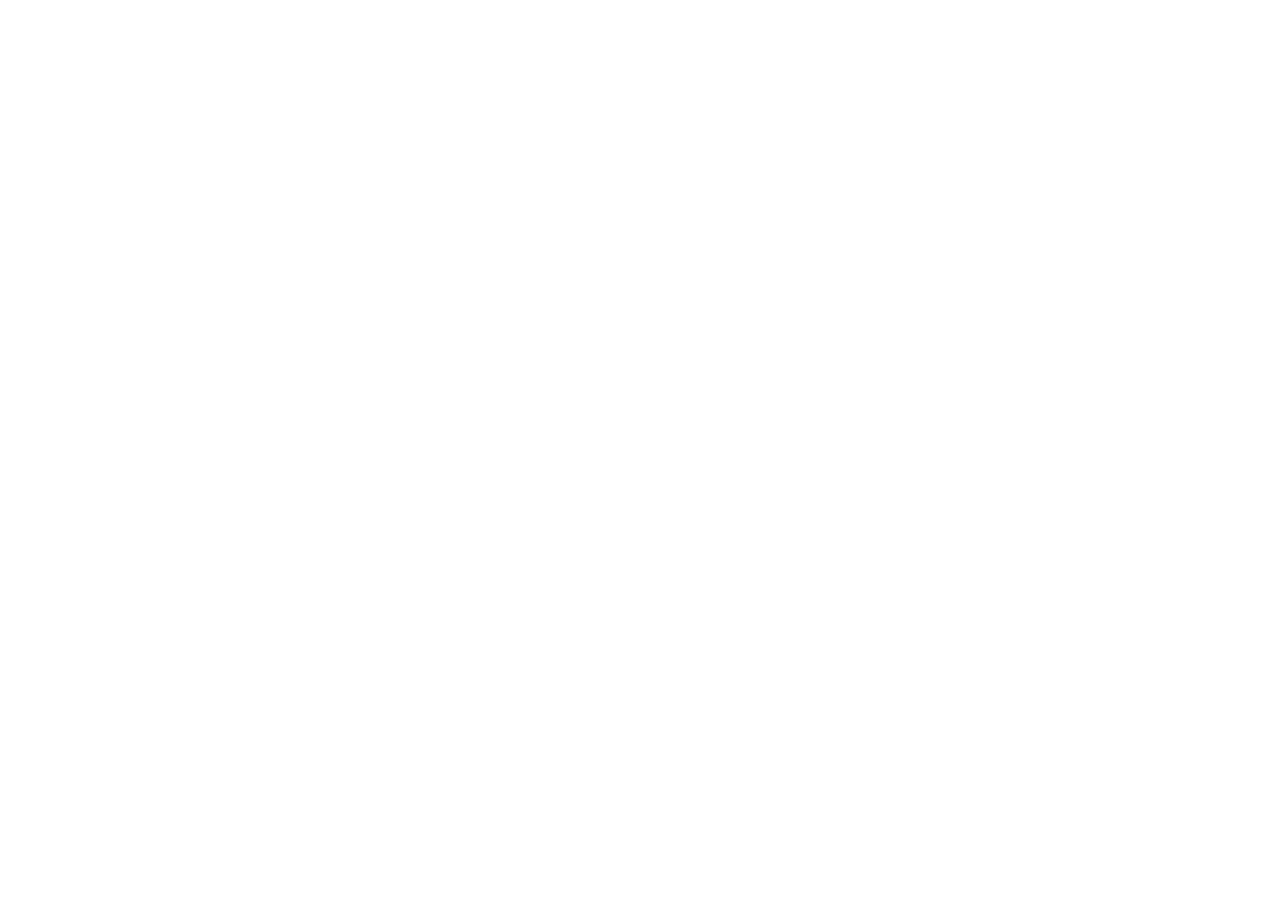
==== 01-JavaScript Drumkit/index.html @ 72e1b56d "first commit" ====
<!DOCTYPE html>
<html lang="en">
  <head>
    <meta charset="UTF-8" />
    <meta name="viewport" content="width=device-width, initial-scale=1.0" />
    <title>EDDWORDDS DRUMKIT</title>
  </head>
  <body></body>
</html>
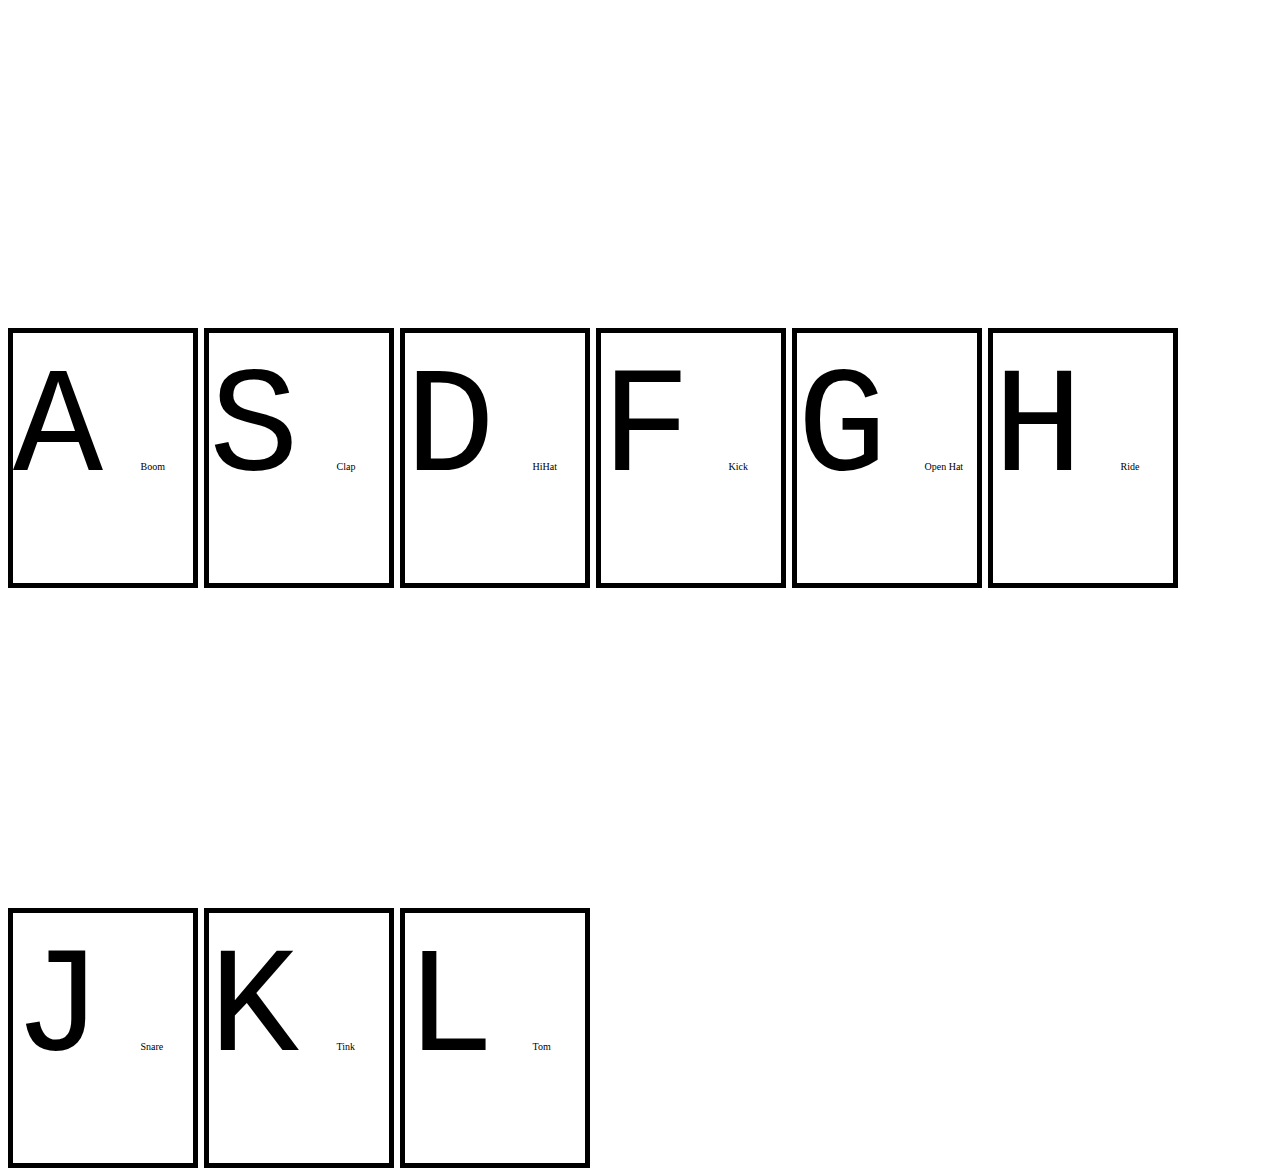
==== commit 0ca40e7f: "add styling, add sounds" ====
--- a/01-JavaScript Drumkit/index.html
+++ b/01-JavaScript Drumkit/index.html
@@ -3,7 +3,57 @@
   <head>
     <meta charset="UTF-8" />
     <meta name="viewport" content="width=device-width, initial-scale=1.0" />
+    <link rel="stylesheet" href="style.css" />
     <title>EDDWORDDS DRUMKIT</title>
   </head>
-  <body></body>
+  <body>
+    <div class="keys">
+      <div class="key" data-key="65">
+        <kbd>A</kbd>
+        <span class="sound">Boom</span>
+      </div>
+      <div class="key" data-key="83">
+        <kbd>S</kbd>
+        <span class="sound">Clap</span>
+      </div>
+      <div class="key" data-key="68">
+        <kbd>D</kbd>
+        <span class="sound">HiHat</span>
+      </div>
+      <div class="key" data-key="70">
+        <kbd>F</kbd>
+        <span class="sound">Kick</span>
+      </div>
+      <div class="key" data-key="71">
+        <kbd>G</kbd>
+        <span class="sound">Open Hat</span>
+      </div>
+      <div class="key" data-key="72">
+        <kbd>H</kbd>
+        <span class="sound">Ride</span>
+      </div>
+      <div class="key" data-key="74">
+        <kbd>J</kbd>
+        <span class="sound">Snare</span>
+      </div>
+      <div class="key" data-key="75">
+        <kbd>K</kbd>
+        <span class="sound">Tink</span>
+      </div>
+      <div class="key" data-key="76">
+        <kbd>L</kbd>
+        <span class="sound">Tom</span>
+      </div>
+    </div>
+    <!-- sounds to each key connected by the data-key attribute -->
+    <audio data-key="65" src="./sounds/boom.wav"></audio>
+    <audio data-key="83" src="./sounds/clap.wav"></audio>
+    <audio data-key="68" src="./sounds/hihat.wav"></audio>
+    <audio data-key="70" src="./sounds/kick.wav"></audio>
+    <audio data-key="71" src="./sounds/openhat.wav"></audio>
+    <audio data-key="72" src="./sounds/ride.wav"></audio>
+    <audio data-key="74" src="./sounds/snare.wav"></audio>
+    <audio data-key="75" src="./sounds/tink.wav"></audio>
+    <audio data-key="76" src="./sounds/tom.wav"></audio>
+  </body>
 </html>
--- a/01-JavaScript Drumkit/style.css
+++ b/01-JavaScript Drumkit/style.css
@@ -0,0 +1,15 @@
+.keys {
+}
+.key {
+  border: 5px solid black;
+  width: 180px;
+  height: 250px;
+  float: left;
+  margin-right: 6px;
+  /* margin-left: 0px; */
+  margin-top: 20rem;
+  font-size: 150px;
+}
+.sound {
+  font-size: 10px;
+}
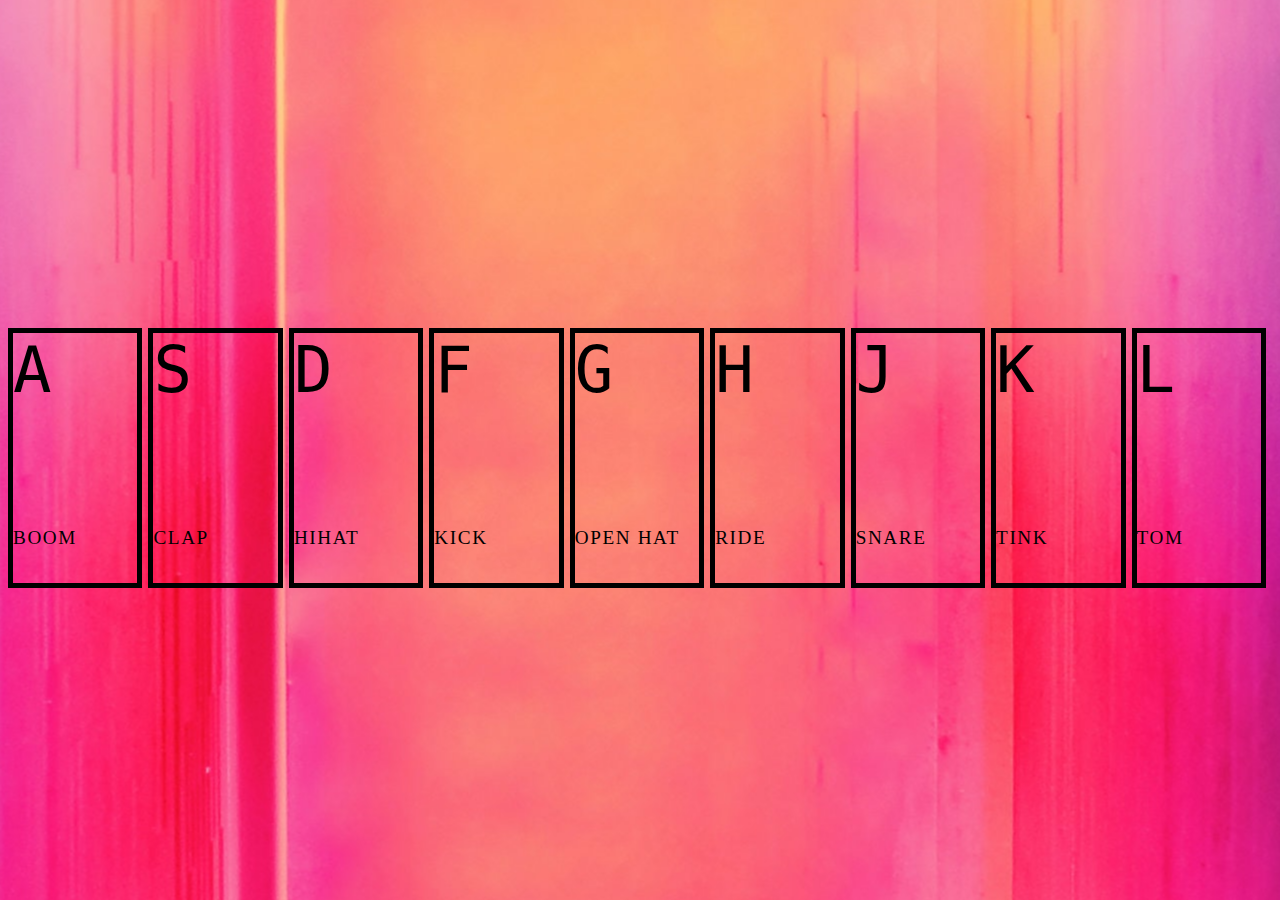
==== commit 47f4dfb8: "add styling and functionality" ====
--- a/01-JavaScript Drumkit/index.html
+++ b/01-JavaScript Drumkit/index.html
@@ -55,5 +55,6 @@
     <audio data-key="74" src="./sounds/snare.wav"></audio>
     <audio data-key="75" src="./sounds/tink.wav"></audio>
     <audio data-key="76" src="./sounds/tom.wav"></audio>
+    <script src="./script.js"></script>
   </body>
 </html>
--- a/01-JavaScript Drumkit/style.css
+++ b/01-JavaScript Drumkit/style.css
@@ -1,15 +1,36 @@
+html {
+  background: url(./img/efe-kurnaz-RnCPiXixooY-unsplash.jpg) center;
+}
+
 .keys {
+  display: flex;
+  flex: 1;
+  min-height: 75vh;
 }
+
 .key {
   border: 5px solid black;
   width: 180px;
   height: 250px;
-  float: left;
   margin-right: 6px;
-  /* margin-left: 0px; */
   margin-top: 20rem;
   font-size: 150px;
+  transition: all 0.3s ease;
 }
 .sound {
-  font-size: 10px;
+  font-size: 1.2rem;
+  text-transform: uppercase;
+  letter-spacing: 0.1rem;
+  color: #000000;
 }
+.playing {
+  transform: scale(2.2);
+  border-color: lime;
+  color: lime;
+  /* background-color: lime; */
+  box-shadow: 7 7 7 7 #000000;
+}
+kbd {
+  display: block;
+  font-size: 4rem;
+}
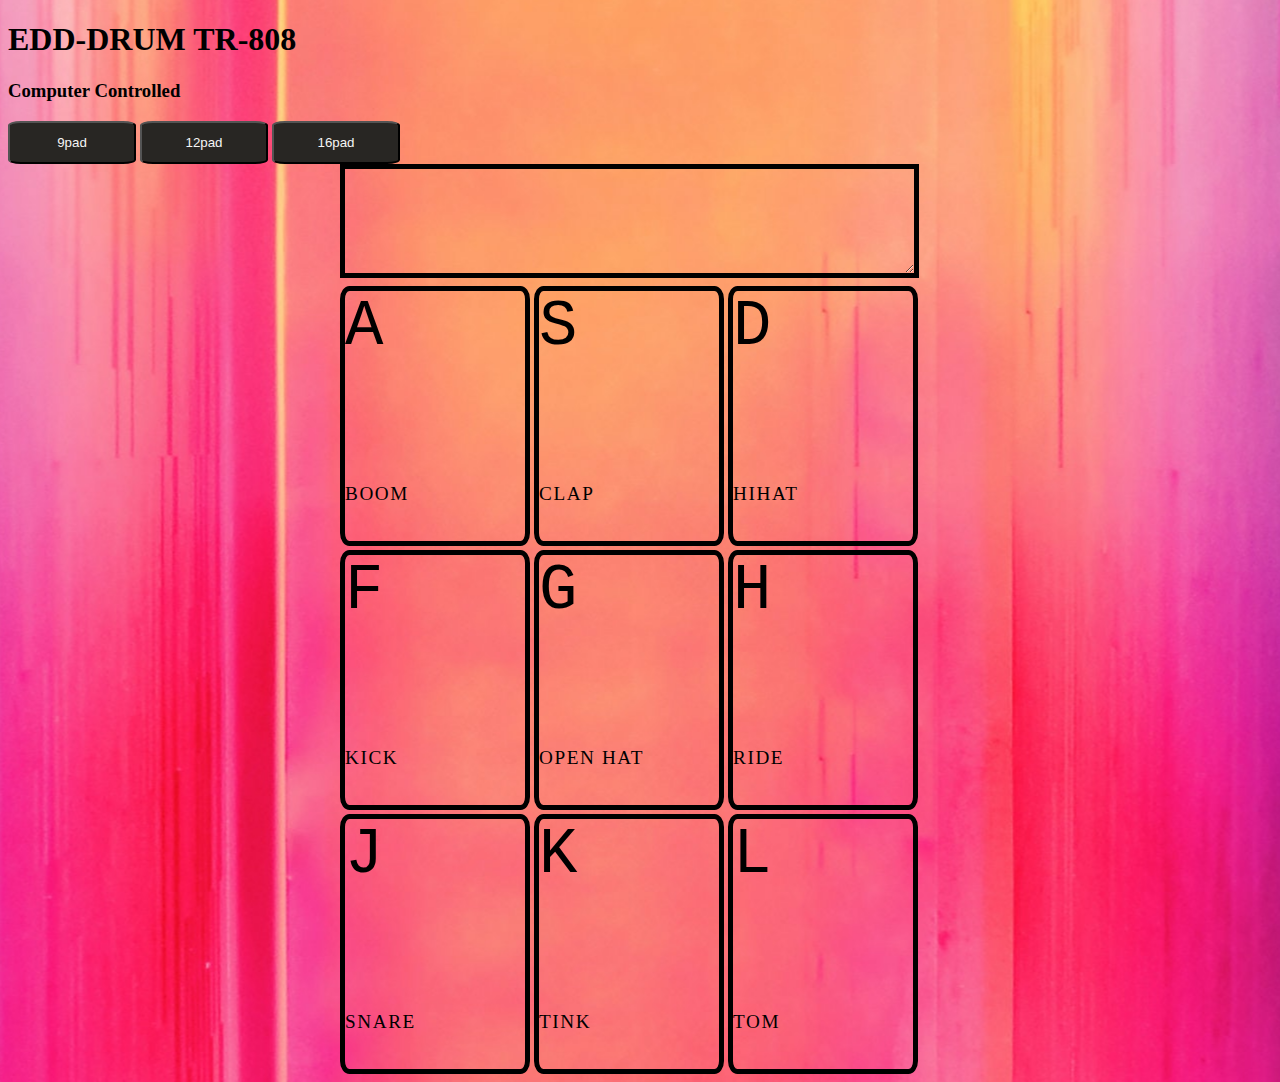
==== commit ce2f96be: "add btns, rearrange pads" ====
--- a/01-JavaScript Drumkit/index.html
+++ b/01-JavaScript Drumkit/index.html
@@ -1,60 +1,84 @@
 <!DOCTYPE html>
 <html lang="en">
-  <head>
-    <meta charset="UTF-8" />
-    <meta name="viewport" content="width=device-width, initial-scale=1.0" />
-    <link rel="stylesheet" href="style.css" />
-    <title>EDDWORDDS DRUMKIT</title>
-  </head>
-  <body>
-    <div class="keys">
-      <div class="key" data-key="65">
-        <kbd>A</kbd>
-        <span class="sound">Boom</span>
+   <head>
+      <meta charset="UTF-8" />
+      <meta name="viewport" content="width=device-width, initial-scale=1.0" />
+      <link rel="stylesheet" href="style.css" />
+      <title>EDDWORDDS DRUMKIT</title>
+   </head>
+   <body>
+      <div>
+         <h1>EDD-DRUM TR-808</h1>
+         <h3>Computer Controlled</h3>
       </div>
-      <div class="key" data-key="83">
-        <kbd>S</kbd>
-        <span class="sound">Clap</span>
+      <div class="btns" id="test">
+         <input class="buttons" id="9pad" type="button" value="9pad" />
+         <input class="buttons" id="12pad" type="button" value="12pad" />
+         <input class="buttons" id="16pad" type="button" value="16pad" />
       </div>
-      <div class="key" data-key="68">
-        <kbd>D</kbd>
-        <span class="sound">HiHat</span>
+      <!-- <div class="screen">
+         <textarea></textarea>
+      </div> -->
+      <div class="body">
+         <div class="keys">
+            <div class="screen">
+               <textarea></textarea>
+            </div>
+         </div>
+         <div class="keys">
+            <div class="key" data-key="65">
+               <kbd>A</kbd>
+               <span class="sound">Boom</span>
+            </div>
+            <div class="key" data-key="83">
+               <kbd>S</kbd>
+               <span class="sound">Clap</span>
+            </div>
+            <div class="key" data-key="68">
+               <kbd>D</kbd>
+               <span class="sound">HiHat</span>
+            </div>
+         </div>
+         <div class="keys">
+            <div class="key" data-key="70">
+               <kbd>F</kbd>
+               <span class="sound">Kick</span>
+            </div>
+            <div class="key" data-key="71">
+               <kbd>G</kbd>
+               <span class="sound">Open Hat</span>
+            </div>
+            <div class="key" data-key="72">
+               <kbd>H</kbd>
+               <span class="sound">Ride</span>
+            </div>
+         </div>
+
+         <div class="keys">
+            <div class="key" data-key="74">
+               <kbd>J</kbd>
+               <span class="sound">Snare</span>
+            </div>
+            <div class="key" data-key="75">
+               <kbd>K</kbd>
+               <span class="sound">Tink</span>
+            </div>
+            <div class="key" data-key="76">
+               <kbd>L</kbd>
+               <span class="sound">Tom</span>
+            </div>
+         </div>
       </div>
-      <div class="key" data-key="70">
-        <kbd>F</kbd>
-        <span class="sound">Kick</span>
-      </div>
-      <div class="key" data-key="71">
-        <kbd>G</kbd>
-        <span class="sound">Open Hat</span>
-      </div>
-      <div class="key" data-key="72">
-        <kbd>H</kbd>
-        <span class="sound">Ride</span>
-      </div>
-      <div class="key" data-key="74">
-        <kbd>J</kbd>
-        <span class="sound">Snare</span>
-      </div>
-      <div class="key" data-key="75">
-        <kbd>K</kbd>
-        <span class="sound">Tink</span>
-      </div>
-      <div class="key" data-key="76">
-        <kbd>L</kbd>
-        <span class="sound">Tom</span>
-      </div>
-    </div>
-    <!-- sounds to each key connected by the data-key attribute -->
-    <audio data-key="65" src="./sounds/boom.wav"></audio>
-    <audio data-key="83" src="./sounds/clap.wav"></audio>
-    <audio data-key="68" src="./sounds/hihat.wav"></audio>
-    <audio data-key="70" src="./sounds/kick.wav"></audio>
-    <audio data-key="71" src="./sounds/openhat.wav"></audio>
-    <audio data-key="72" src="./sounds/ride.wav"></audio>
-    <audio data-key="74" src="./sounds/snare.wav"></audio>
-    <audio data-key="75" src="./sounds/tink.wav"></audio>
-    <audio data-key="76" src="./sounds/tom.wav"></audio>
-    <script src="./script.js"></script>
-  </body>
+      <!-- sounds to each key connected by the data-key attribute -->
+      <audio data-key="65" src="./sounds/boom.wav"></audio>
+      <audio data-key="83" src="./sounds/clap.wav"></audio>
+      <audio data-key="68" src="./sounds/hihat.wav"></audio>
+      <audio data-key="70" src="./sounds/kick.wav"></audio>
+      <audio data-key="71" src="./sounds/openhat.wav"></audio>
+      <audio data-key="72" src="./sounds/ride.wav"></audio>
+      <audio data-key="74" src="./sounds/snare.wav"></audio>
+      <audio data-key="75" src="./sounds/tink.wav"></audio>
+      <audio data-key="76" src="./sounds/tom.wav"></audio>
+      <script src="./script.js"></script>
+   </body>
 </html>
--- a/01-JavaScript Drumkit/style.css
+++ b/01-JavaScript Drumkit/style.css
@@ -1,36 +1,57 @@
 html {
-  background: url(./img/efe-kurnaz-RnCPiXixooY-unsplash.jpg) center;
+   background: url(./img/efe-kurnaz-RnCPiXixooY-unsplash.jpg) center;
 }
-
+.body {
+   /* margin-top: 4%; */
+}
 .keys {
-  display: flex;
-  flex: 1;
-  min-height: 75vh;
+   display: flex;
+   width: 600px;
+   /* justify-content: center; */
+   /* align-items: center; */
+   margin-bottom: 0.25rem;
+   margin-left: auto;
+   margin-right: auto;
+   /* margin-top: 10%; */
 }
 
 .key {
-  border: 5px solid black;
-  width: 180px;
-  height: 250px;
-  margin-right: 6px;
-  margin-top: 20rem;
-  font-size: 150px;
-  transition: all 0.3s ease;
+   border: 5px solid black;
+   width: 180px;
+   height: 250px;
+   margin-right: 0.25rem;
+   font-size: 150px;
+   transition: all 0.3s ease;
+   border-radius: 5%;
 }
+
 .sound {
-  font-size: 1.2rem;
-  text-transform: uppercase;
-  letter-spacing: 0.1rem;
-  color: #000000;
+   font-size: 1.2rem;
+   text-transform: uppercase;
+   letter-spacing: 0.1rem;
+   color: #000000;
 }
 .playing {
-  transform: scale(2.2);
-  border-color: lime;
-  color: lime;
-  /* background-color: lime; */
-  box-shadow: 7 7 7 7 #000000;
+   transform: scale(1.2);
+   border-color: lime;
+   color: lime;
+   /* background-color: lime; */
+   box-shadow: 7 7 7 7 #000000;
 }
 kbd {
-  display: block;
-  font-size: 4rem;
+   display: block;
+   font-size: 4rem;
 }
+.buttons {
+   padding: 12px;
+   border-radius: 10%;
+   width: 8rem;
+   background-color: #282623;
+   color: #f5f5f5;
+}
+textarea {
+   background-color: transparent;
+   border: 5px solid black;
+   width: 565px;
+   height: 100px;
+}
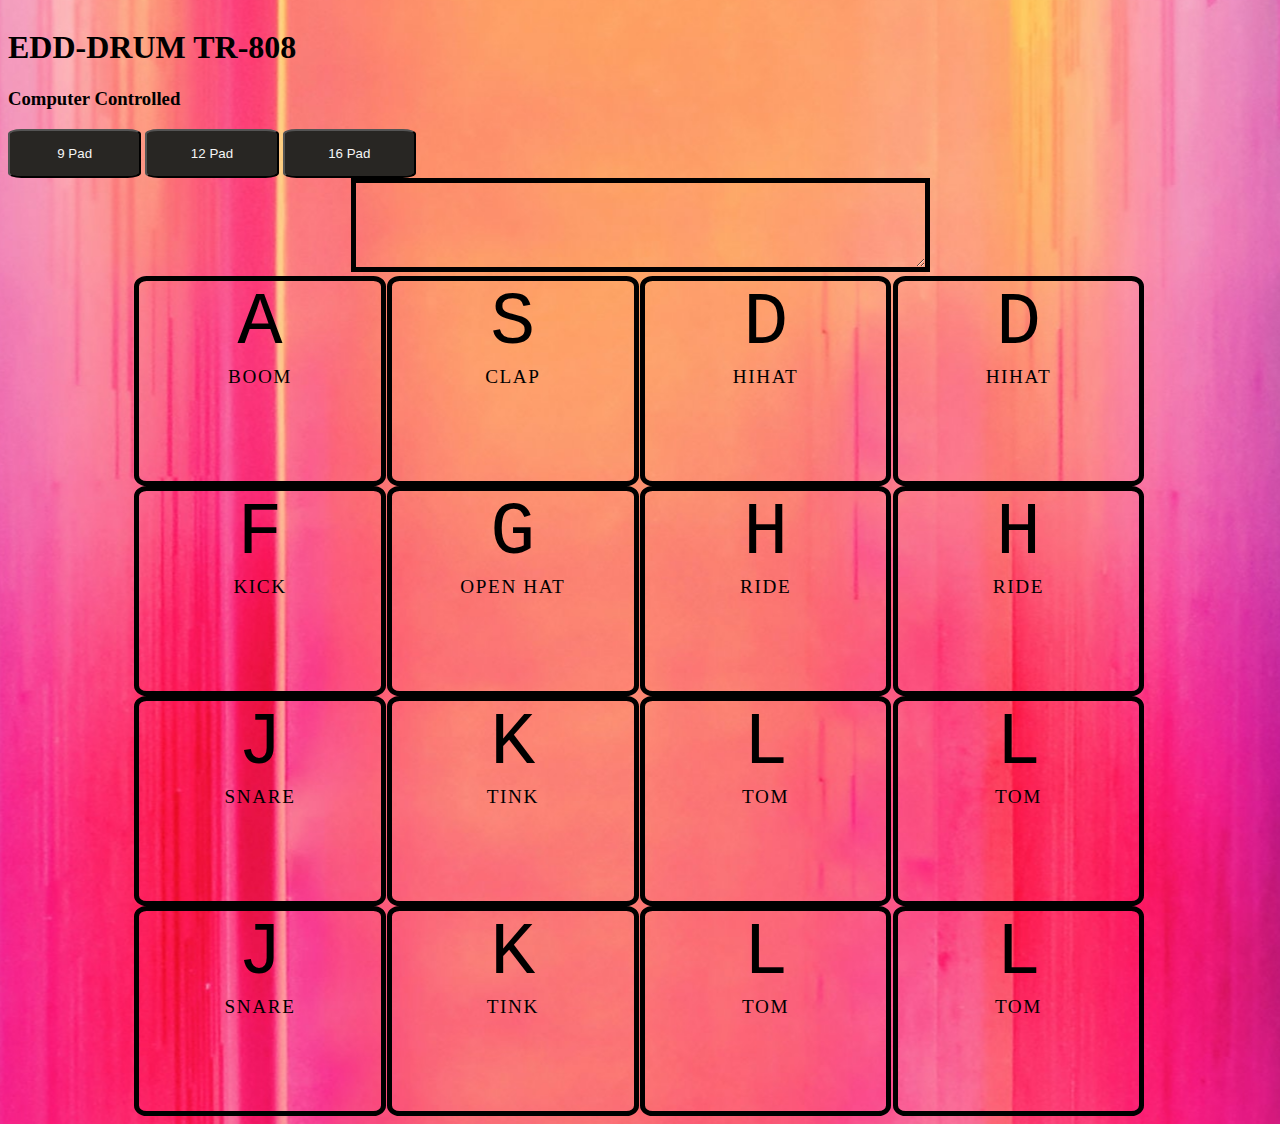
==== commit e7f2c7cb: "rearrange keys, refactor style" ====
--- a/01-JavaScript Drumkit/index.html
+++ b/01-JavaScript Drumkit/index.html
@@ -7,25 +7,22 @@
       <title>EDDWORDDS DRUMKIT</title>
    </head>
    <body>
-      <div>
+      <div class="heading">
          <h1>EDD-DRUM TR-808</h1>
          <h3>Computer Controlled</h3>
       </div>
-      <div class="btns" id="test">
-         <input class="buttons" id="9pad" type="button" value="9pad" />
-         <input class="buttons" id="12pad" type="button" value="12pad" />
-         <input class="buttons" id="16pad" type="button" value="16pad" />
+      <div class="btns" id="btn-section">
+         <button class="buttons" id="9pad" type="button">9 Pad</button>
+         <button class="buttons" id="12pad" type="button">12 Pad</button>
+         <button class="buttons" id="16pad" type="button">16 Pad</button>
       </div>
-      <!-- <div class="screen">
-         <textarea></textarea>
-      </div> -->
       <div class="body">
          <div class="keys">
             <div class="screen">
                <textarea></textarea>
             </div>
          </div>
-         <div class="keys">
+         <div class="keys" id="key-section-1">
             <div class="key" data-key="65">
                <kbd>A</kbd>
                <span class="sound">Boom</span>
@@ -38,8 +35,12 @@
                <kbd>D</kbd>
                <span class="sound">HiHat</span>
             </div>
+            <div class="key" data-key="68">
+               <kbd>D</kbd>
+               <span class="sound">HiHat</span>
+            </div>
          </div>
-         <div class="keys">
+         <div class="keys" id="key-section-2">
             <div class="key" data-key="70">
                <kbd>F</kbd>
                <span class="sound">Kick</span>
@@ -52,9 +53,13 @@
                <kbd>H</kbd>
                <span class="sound">Ride</span>
             </div>
+            <div class="key" data-key="72">
+               <kbd>H</kbd>
+               <span class="sound">Ride</span>
+            </div>
          </div>
 
-         <div class="keys">
+         <div class="keys" id="key-section-3">
             <div class="key" data-key="74">
                <kbd>J</kbd>
                <span class="sound">Snare</span>
@@ -62,6 +67,28 @@
             <div class="key" data-key="75">
                <kbd>K</kbd>
                <span class="sound">Tink</span>
+            </div>
+            <div class="key" data-key="76">
+               <kbd>L</kbd>
+               <span class="sound">Tom</span>
+            </div>
+            <div class="key" data-key="76">
+               <kbd>L</kbd>
+               <span class="sound">Tom</span>
+            </div>
+         </div>
+         <div class="keys" id="key-section-4">
+            <div class="key" data-key="74">
+               <kbd>J</kbd>
+               <span class="sound">Snare</span>
+            </div>
+            <div class="key" data-key="75">
+               <kbd>K</kbd>
+               <span class="sound">Tink</span>
+            </div>
+            <div class="key" data-key="76">
+               <kbd>L</kbd>
+               <span class="sound">Tom</span>
             </div>
             <div class="key" data-key="76">
                <kbd>L</kbd>
--- a/01-JavaScript Drumkit/style.css
+++ b/01-JavaScript Drumkit/style.css
@@ -1,57 +1,78 @@
 html {
    background: url(./img/efe-kurnaz-RnCPiXixooY-unsplash.jpg) center;
 }
-.body {
-   /* margin-top: 4%; */
+body {
+   /* display: flex; */
 }
+
 .keys {
    display: flex;
-   width: 600px;
-   /* justify-content: center; */
-   /* align-items: center; */
-   margin-bottom: 0.25rem;
-   margin-left: auto;
-   margin-right: auto;
-   /* margin-top: 10%; */
+   margin-bottom: 0.07em;
+   flex-direction: row;
+   justify-content: center;
+   align-items: center;
+   max-width: 80%;
+   margin: 0 auto;
 }
 
 .key {
    border: 5px solid black;
-   width: 180px;
-   height: 250px;
-   margin-right: 0.25rem;
+   width: 100%;
+   height: 200px;
+   margin-right: 0.01em;
    font-size: 150px;
    transition: all 0.3s ease;
    border-radius: 5%;
+   transition: background-color 200ms ease-in-out;
 }
-
+.key:hover {
+   background-color: limegreen;
+   cursor: pointer;
+}
 .sound {
    font-size: 1.2rem;
    text-transform: uppercase;
    letter-spacing: 0.1rem;
    color: #000000;
+   display: flex;
+   align-items: center;
+   justify-content: center;
 }
 .playing {
    transform: scale(1.2);
    border-color: lime;
    color: lime;
-   /* background-color: lime; */
    box-shadow: 7 7 7 7 #000000;
 }
 kbd {
-   display: block;
-   font-size: 4rem;
+   display: flex;
+   align-items: center;
+   justify-content: center;
+   font-size: 0.5em;
 }
 .buttons {
-   padding: 12px;
+   padding: 15px 15px;
    border-radius: 10%;
-   width: 8rem;
+   width: 10em;
    background-color: #282623;
    color: #f5f5f5;
+}
+.buttons:hover {
+   cursor: pointer;
+   background-color: magenta;
+   box-shadow: 7 7 7 7 mediumspringgreen;
 }
 textarea {
    background-color: transparent;
    border: 5px solid black;
    width: 565px;
-   height: 100px;
+   height: 80px;
 }
+.heading {
+   display: inline-block;
+   width: 25%;
+   padding: 0px;
+}
+.btns {
+   display: block;
+}
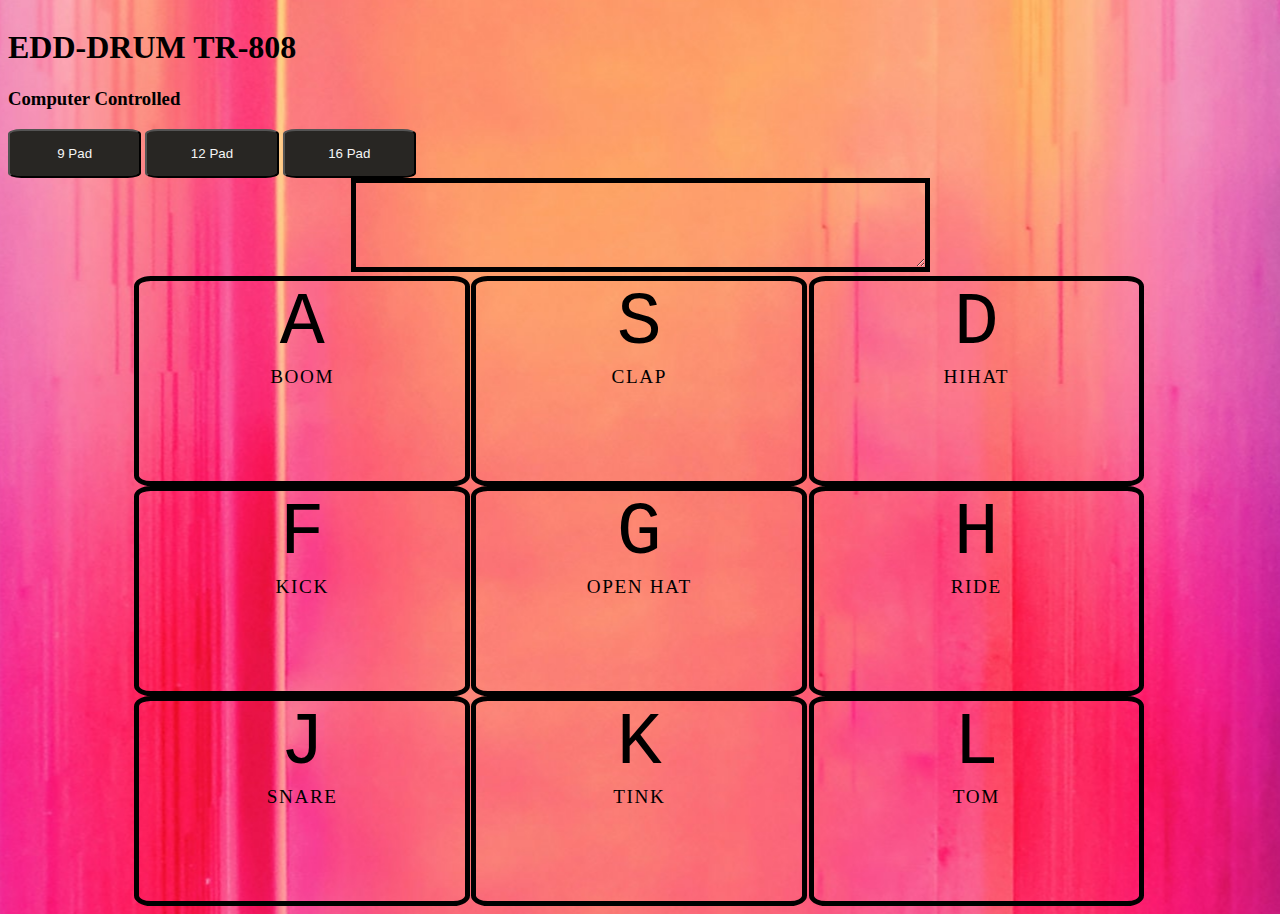
==== commit ba08540e: "add function to add new pads" ====
--- a/01-JavaScript Drumkit/index.html
+++ b/01-JavaScript Drumkit/index.html
@@ -35,10 +35,10 @@
                <kbd>D</kbd>
                <span class="sound">HiHat</span>
             </div>
-            <div class="key" data-key="68">
+            <!-- <div class="key" data-key="68">
                <kbd>D</kbd>
                <span class="sound">HiHat</span>
-            </div>
+            </div> -->
          </div>
          <div class="keys" id="key-section-2">
             <div class="key" data-key="70">
@@ -53,10 +53,10 @@
                <kbd>H</kbd>
                <span class="sound">Ride</span>
             </div>
-            <div class="key" data-key="72">
+            <!-- <div class="key" data-key="72">
                <kbd>H</kbd>
                <span class="sound">Ride</span>
-            </div>
+            </div> -->
          </div>
 
          <div class="keys" id="key-section-3">
@@ -72,12 +72,12 @@
                <kbd>L</kbd>
                <span class="sound">Tom</span>
             </div>
-            <div class="key" data-key="76">
+            <!-- <div class="key" data-key="76">
                <kbd>L</kbd>
                <span class="sound">Tom</span>
-            </div>
+            </div> -->
          </div>
-         <div class="keys" id="key-section-4">
+         <!-- <div class="keys" id="key-section-4">
             <div class="key" data-key="74">
                <kbd>J</kbd>
                <span class="sound">Snare</span>
@@ -89,12 +89,12 @@
             <div class="key" data-key="76">
                <kbd>L</kbd>
                <span class="sound">Tom</span>
-            </div>
-            <div class="key" data-key="76">
+            </div> -->
+         <!-- <div class="key" data-key="76">
                <kbd>L</kbd>
                <span class="sound">Tom</span>
-            </div>
-         </div>
+            </div> -->
+         <!-- </div> -->
       </div>
       <!-- sounds to each key connected by the data-key attribute -->
       <audio data-key="65" src="./sounds/boom.wav"></audio>
